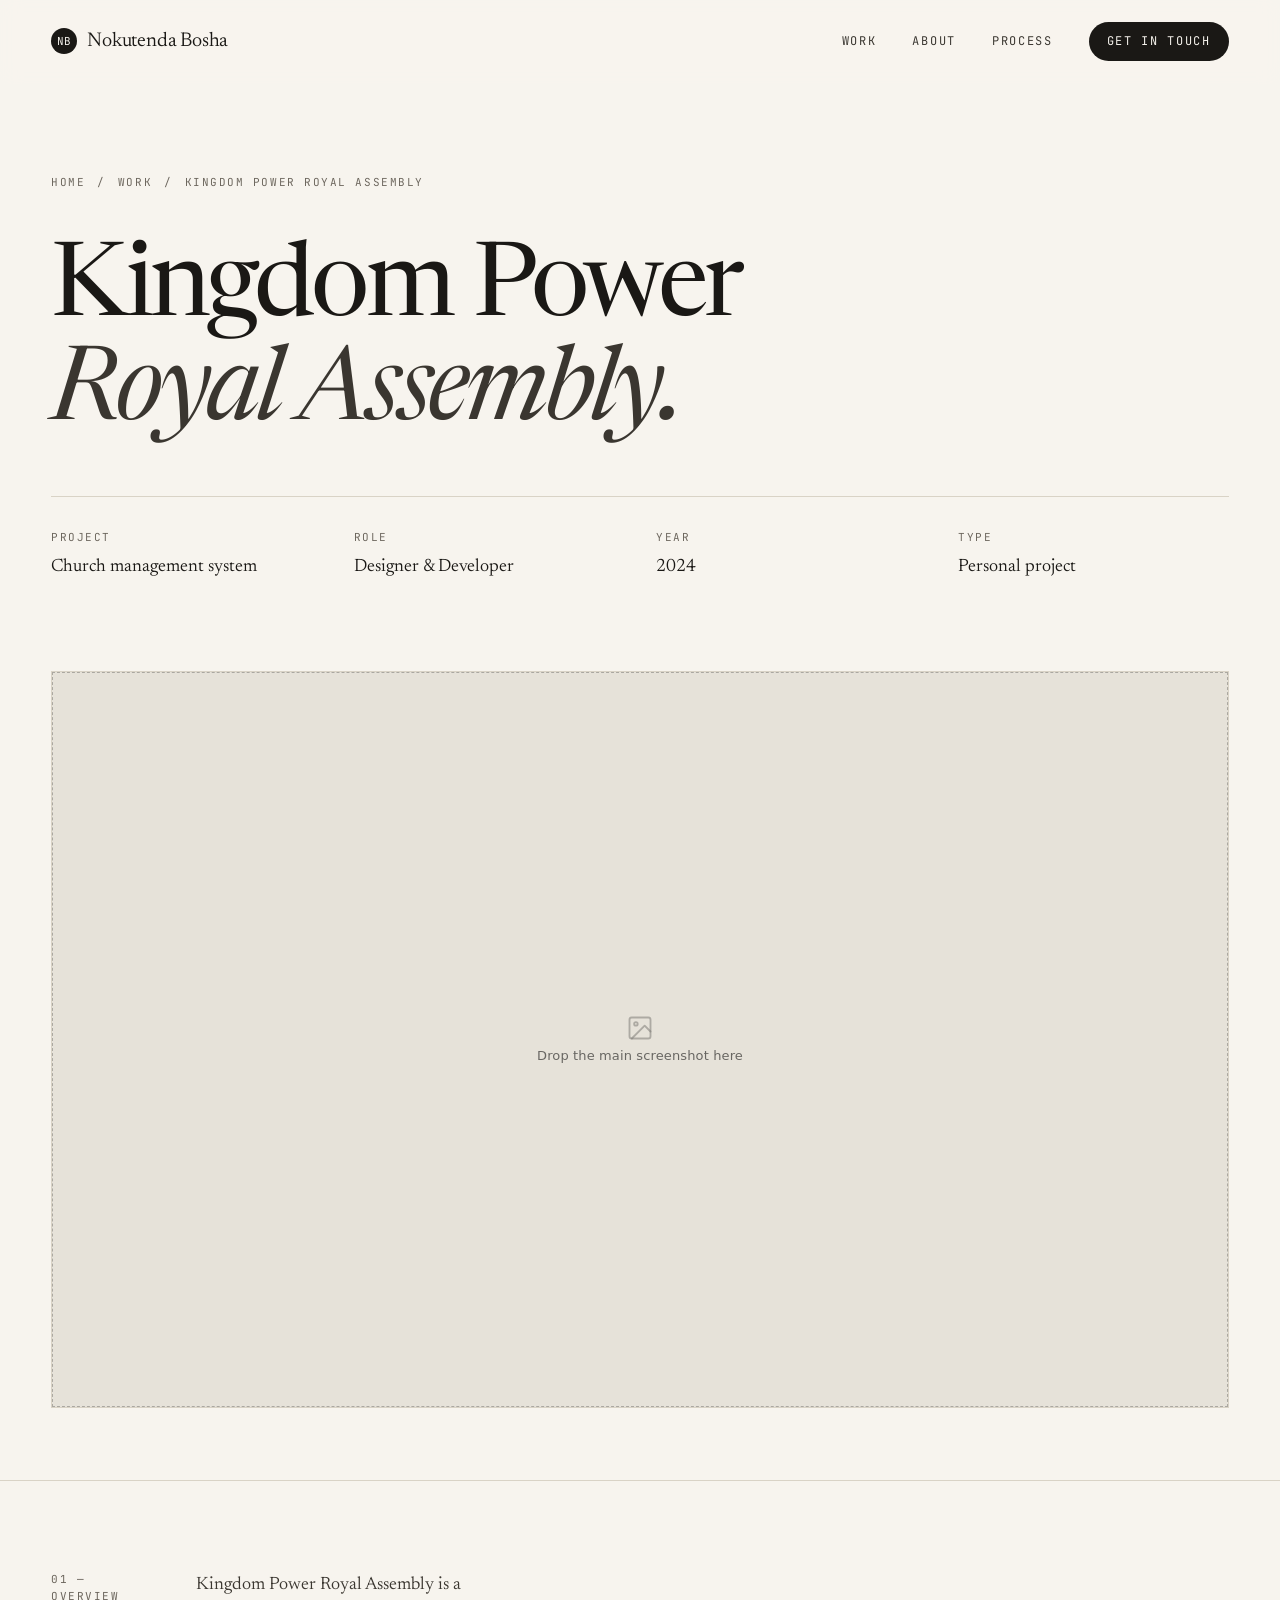
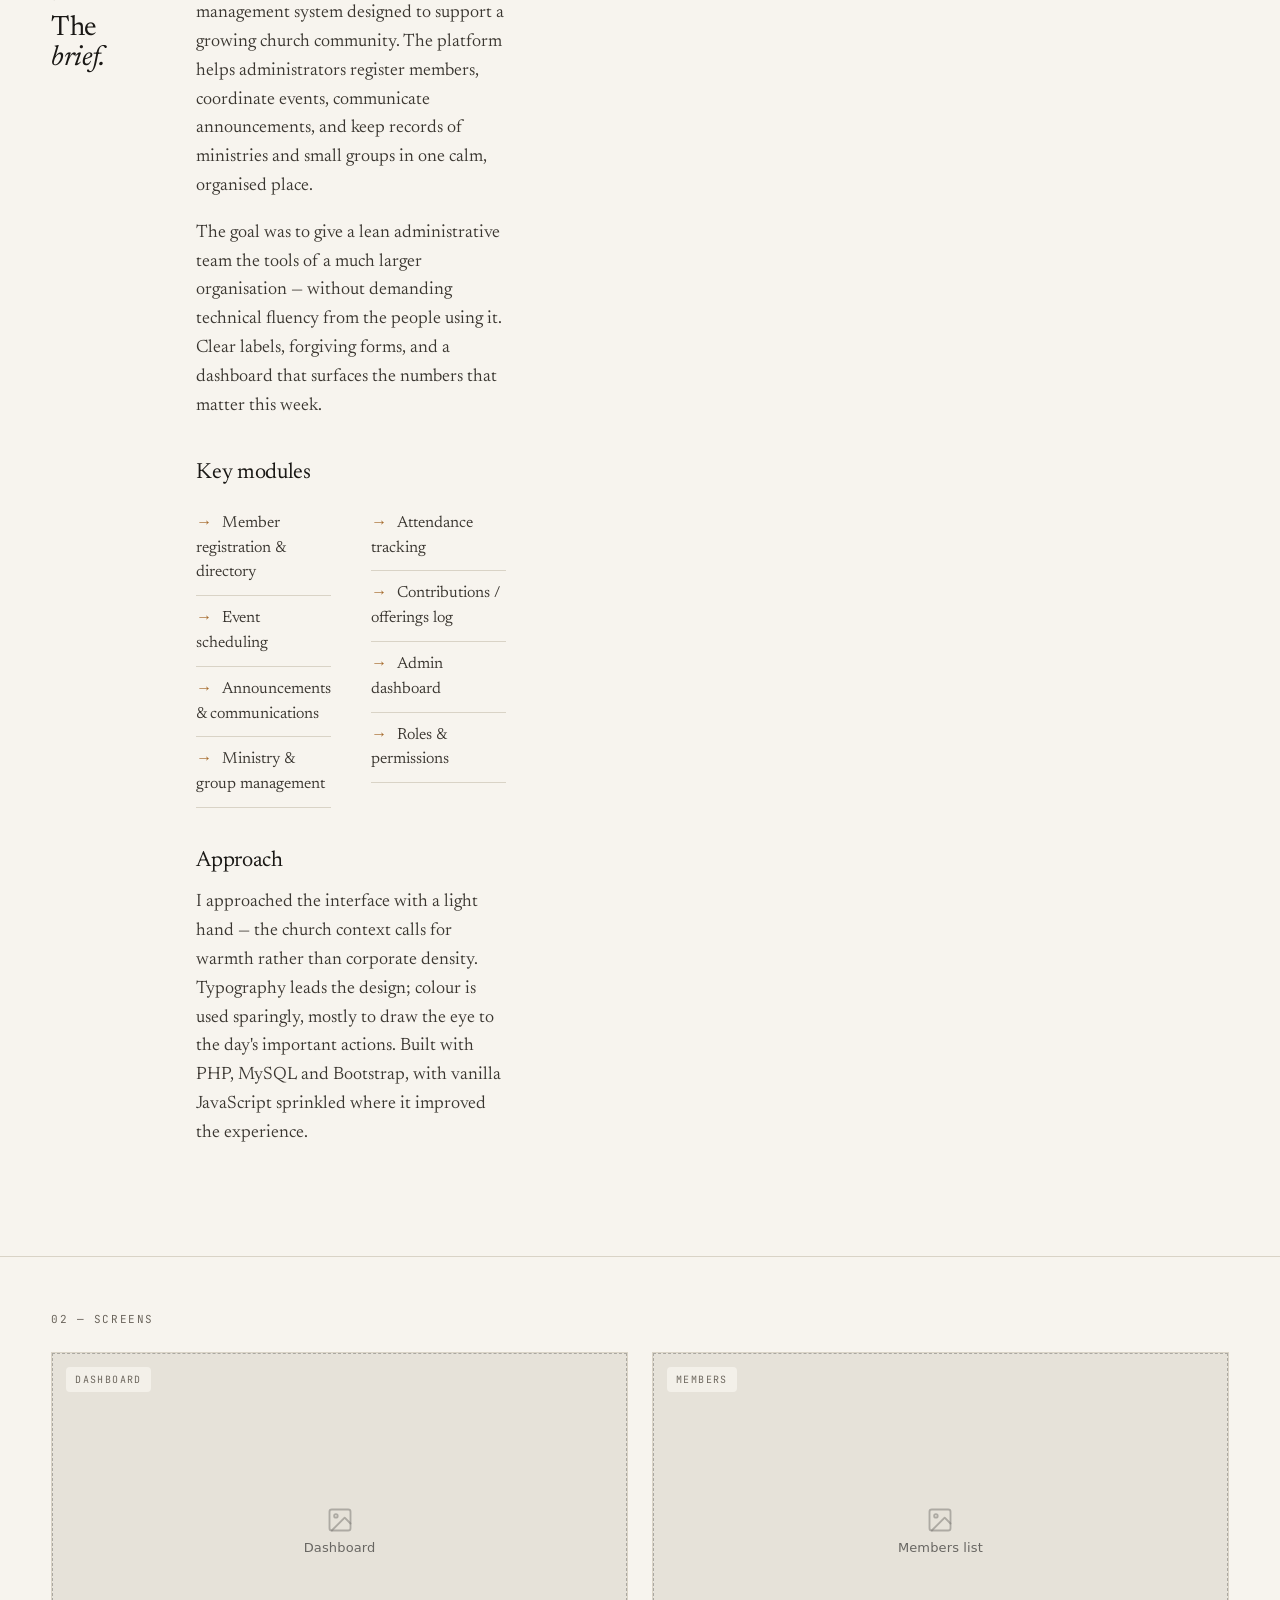
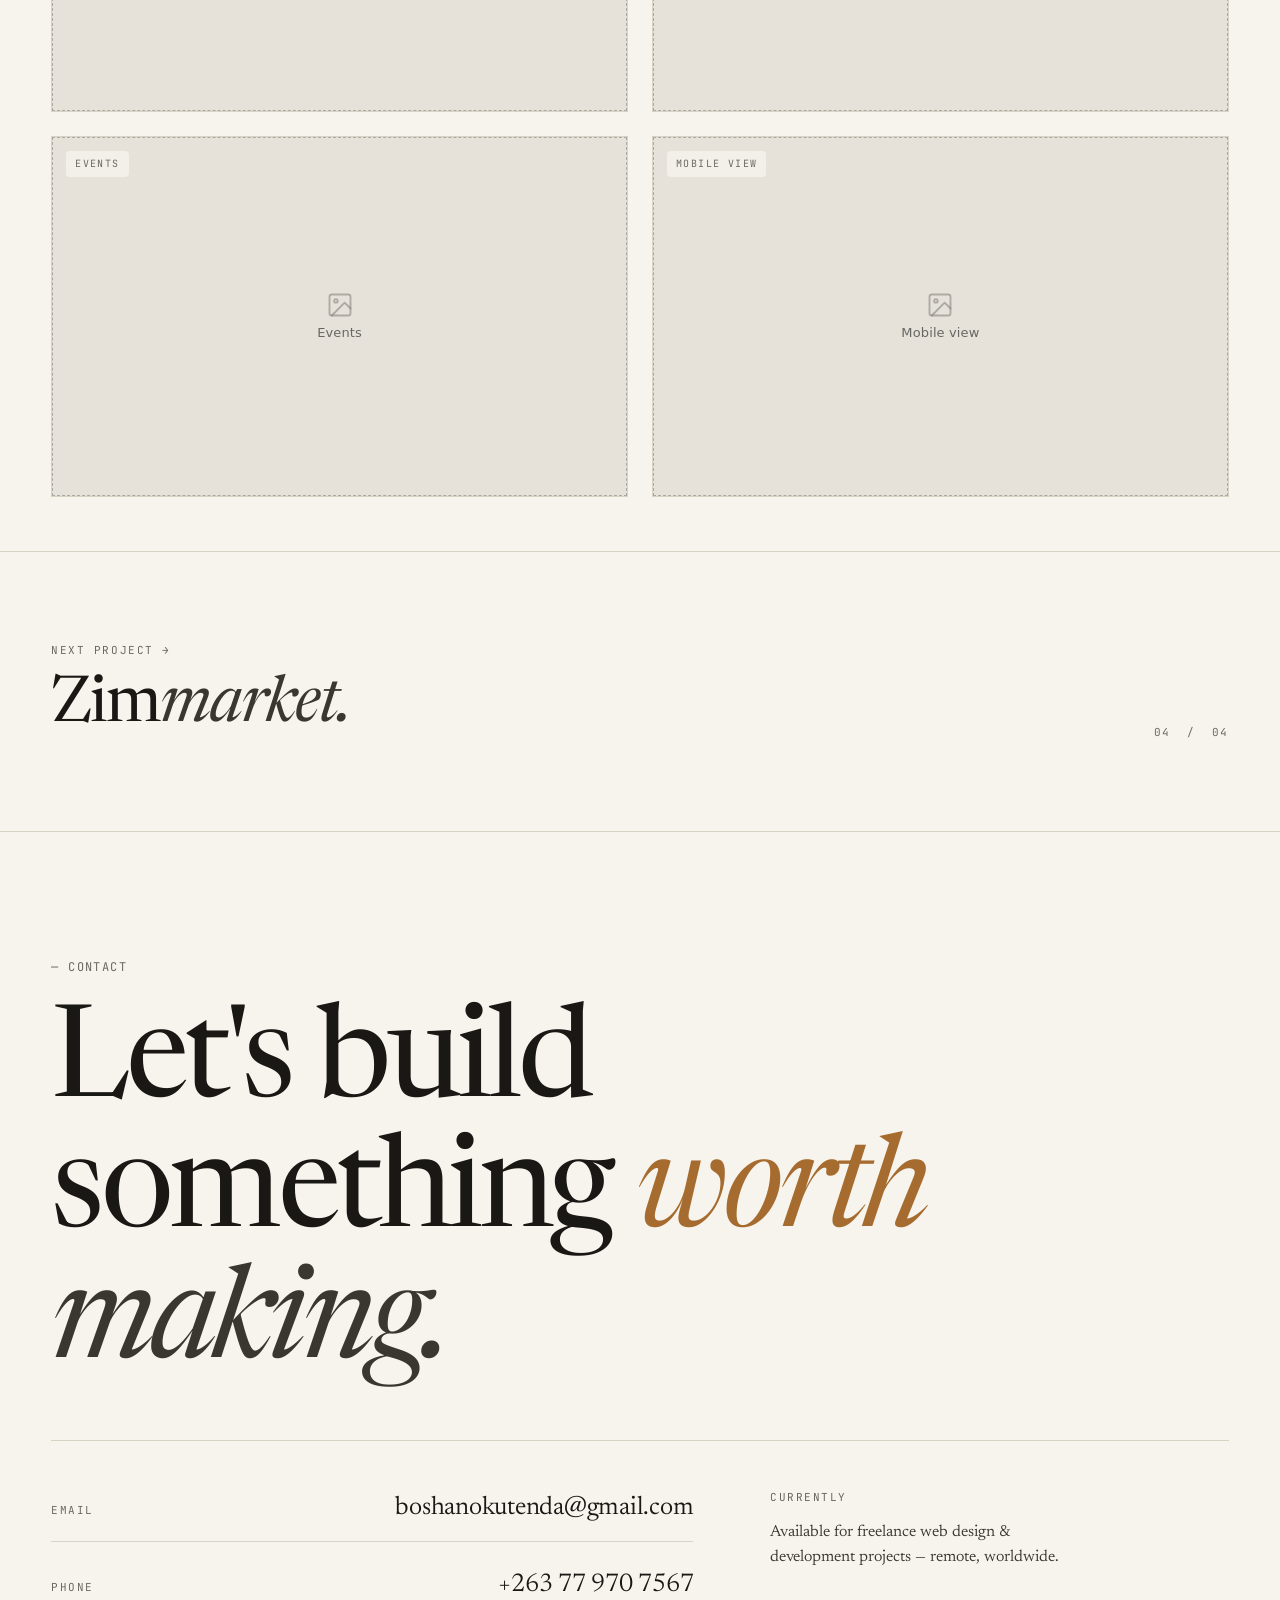
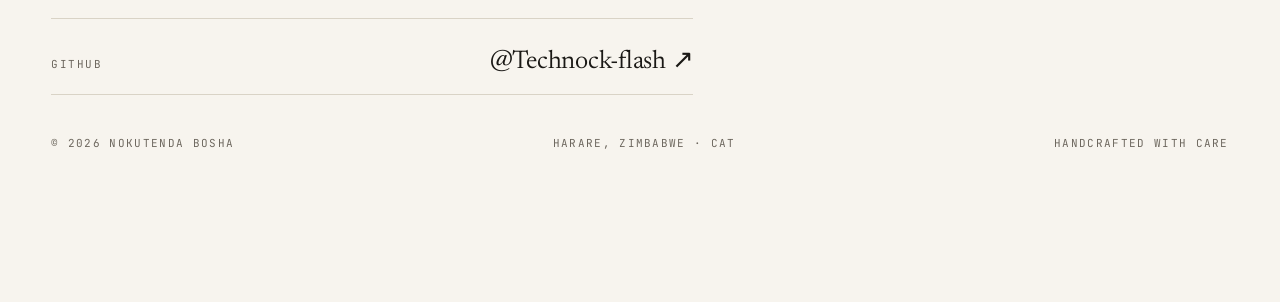
==== projects/kingdom-power.html @ 4f1d418e "Initial commit of portfolio website" ====
<!doctype html>
<html lang="en">
<head>
  <meta charset="UTF-8" />
  <meta name="viewport" content="width=device-width,initial-scale=1" />
  <title>Kingdom Power Royal Assembly — Nokutenda Bosha</title>
  <link rel="preconnect" href="https://fonts.googleapis.com">
  <link rel="preconnect" href="https://fonts.gstatic.com" crossorigin>
  <link href="https://fonts.googleapis.com/css2?family=Newsreader:ital,opsz,wght@0,6..72,300..600;1,6..72,300..600&family=JetBrains+Mono:wght@400;500&display=swap" rel="stylesheet">
  <link rel="stylesheet" href="../styles.css" />
</head>
<body>

  <header class="site-header" id="siteHeader">
    <div class="shell inner">
      <a href="../index.html" class="brand">
        <span class="brand-mark">NB</span>
        <span>Nokutenda Bosha</span>
      </a>
      <nav class="nav">
        <a href="../index.html#work">Work</a>
        <a href="../index.html#about">About</a>
        <a href="../index.html#process">Process</a>
        <a href="../index.html#contact" class="contact-cta">Get in touch</a>
      </nav>
    </div>
  </header>

  <section class="detail-hero">
    <div class="shell">
      <div class="breadcrumb">
        <a href="../index.html">Home</a>
        <span>/</span>
        <a href="../index.html#work">Work</a>
        <span>/</span>
        <span>Kingdom Power Royal Assembly</span>
      </div>

      <h1>Kingdom Power <span class="ital">Royal Assembly.</span></h1>

      <dl class="detail-meta">
        <div><dt>Project</dt><dd>Church management system</dd></div>
        <div><dt>Role</dt><dd>Designer &amp; Developer</dd></div>
        <div><dt>Year</dt><dd>2024</dd></div>
        <div><dt>Type</dt><dd>Personal project</dd></div>
      </dl>
    </div>
  </section>

  <div class="shell">
    <div class="hero-shot">
      <image-slot id="kp-cover" placeholder="Drop the main screenshot here" shape="rect"></image-slot>
    </div>
  </div>

  <section class="detail-body">
    <div class="shell">
      <div style="display:grid;grid-template-columns:1fr 2fr;gap:clamp(40px,6vw,96px);">
        <div>
          <div class="mono" style="margin-bottom:8px;">01 — Overview</div>
          <h3>The <em>brief.</em></h3>
        </div>
        <div class="body-col">
          <p>
            Kingdom Power Royal Assembly is a management system designed to support a growing church community. The platform helps administrators register members, coordinate events, communicate announcements, and keep records of ministries and small groups in one calm, organised place.
          </p>
          <p>
            The goal was to give a lean administrative team the tools of a much larger organisation — without demanding technical fluency from the people using it. Clear labels, forgiving forms, and a dashboard that surfaces the numbers that matter this week.
          </p>

          <h4>Key modules</h4>
          <ul class="features">
            <li>Member registration &amp; directory</li>
            <li>Event scheduling</li>
            <li>Announcements &amp; communications</li>
            <li>Ministry &amp; group management</li>
            <li>Attendance tracking</li>
            <li>Contributions / offerings log</li>
            <li>Admin dashboard</li>
            <li>Roles &amp; permissions</li>
          </ul>

          <h4>Approach</h4>
          <p>
            I approached the interface with a light hand — the church context calls for warmth rather than corporate density. Typography leads the design; colour is used sparingly, mostly to draw the eye to the day's important actions. Built with PHP, MySQL and Bootstrap, with vanilla JavaScript sprinkled where it improved the experience.
          </p>
        </div>
      </div>
    </div>
  </section>

  <section class="gallery">
    <div class="shell">
      <div class="mono" style="margin-bottom:24px;">02 — Screens</div>
      <div class="gallery-grid">
        <div class="slot"><span class="frame-label">Dashboard</span><image-slot id="kp-shot-1" placeholder="Dashboard" shape="rect"></image-slot></div>
        <div class="slot"><span class="frame-label">Members</span><image-slot id="kp-shot-2" placeholder="Members list" shape="rect"></image-slot></div>
        <div class="slot"><span class="frame-label">Events</span><image-slot id="kp-shot-3" placeholder="Events" shape="rect"></image-slot></div>
        <div class="slot"><span class="frame-label">Mobile view</span><image-slot id="kp-shot-4" placeholder="Mobile view" shape="rect"></image-slot></div>
      </div>
    </div>
  </section>

  <section class="next-project">
    <div class="shell" style="display:flex;justify-content:space-between;align-items:end;gap:40px;flex-wrap:wrap;width:100%;">
      <a href="zimmarket.html">
        <div class="lbl">Next project →</div>
        <h3>Zim<span class="ital">market.</span></h3>
      </a>
      <div class="side">04 &nbsp;/&nbsp; 04</div>
    </div>
  </section>

  <section class="contact" style="border-top:1px solid var(--line);">
    <div class="shell">
      <div class="num" style="font-family:var(--mono);font-size:12px;letter-spacing:.12em;text-transform:uppercase;color:var(--ink-3);margin-bottom:24px;">— Contact</div>
      <h2>Let's build<br>something <span class="accent">worth</span><br><span class="ital">making.</span></h2>
      <div class="contact-grid">
        <div class="contact-links">
          <a href="mailto:boshanokutenda@gmail.com"><span class="k">Email</span><span class="v">boshanokutenda@gmail.com</span></a>
          <a href="tel:+263779707567"><span class="k">Phone</span><span class="v">+263 77 970 7567</span></a>
          <a href="https://github.com/Technock-flash" target="_blank" rel="noopener"><span class="k">GitHub</span><span class="v">@Technock-flash ↗</span></a>
        </div>
        <div class="contact-side">
          <span class="label">Currently</span>
          <p>Available for freelance web design &amp; development projects — remote, worldwide.</p>
        </div>
      </div>
      <footer class="site-footer">
        <span>© 2026 Nokutenda Bosha</span>
        <span>Harare, Zimbabwe · CAT</span>
        <span class="rot">Handcrafted with care</span>
      </footer>
    </div>
  </section>

  <script src="../image_slot.js"></script>
  <script>
    const header = document.getElementById('siteHeader');
    window.addEventListener('scroll', () => header.classList.toggle('scrolled', window.scrollY > 8), { passive: true });
  </script>
</body>
</html>
---- styles.css ----
/* ------------------------------------------------------------------
   Nokutenda Bosha — Portfolio
   Minimal editorial · Newsreader + JetBrains Mono
------------------------------------------------------------------ */

:root {
  --paper: #F7F4EE;
  --paper-2: #EFEBE2;
  --ink: #1A1815;
  --ink-2: #3A3630;
  --ink-3: #6B655C;
  --line: #D9D3C6;
  --accent: #A66B2E;         /* warm ochre */
  --accent-soft: #C9A47A;

  --serif: "Newsreader", "Cormorant Garamond", Georgia, serif;
  --mono: "JetBrains Mono", ui-monospace, "SF Mono", Menlo, monospace;

  --pad: clamp(20px, 4vw, 56px);
  --max: 1440px;
}

* { box-sizing: border-box; }

html, body {
  margin: 0;
  padding: 0;
  background: var(--paper);
  color: var(--ink);
  font-family: var(--serif);
  font-optical-sizing: auto;
  font-weight: 380;
  font-size: 18px;
  line-height: 1.55;
  -webkit-font-smoothing: antialiased;
  text-rendering: optimizeLegibility;
}

body {
  overflow-x: hidden;
}

::selection { background: var(--ink); color: var(--paper); }

a { color: inherit; text-decoration: none; }

img { max-width: 100%; display: block; }

/* --- Typography scale ---------------------------------------- */

.mono, .eyebrow, .label {
  font-family: var(--mono);
  font-size: 11px;
  letter-spacing: 0.14em;
  text-transform: uppercase;
  font-weight: 400;
  color: var(--ink-3);
}

h1, h2, h3, h4 {
  font-family: var(--serif);
  font-weight: 400;
  letter-spacing: -0.02em;
  margin: 0;
  line-height: 1.02;
  text-wrap: balance;
}

h1 { font-size: clamp(52px, 9vw, 148px); }
h2 { font-size: clamp(40px, 5.5vw, 88px); }
h3 { font-size: clamp(28px, 3vw, 44px); line-height: 1.1; }
h4 { font-size: clamp(20px, 1.6vw, 26px); line-height: 1.2; }

p { margin: 0 0 1em; text-wrap: pretty; }

em, .italic { font-style: italic; font-family: var(--serif); }

/* --- Layout shells ------------------------------------------- */

.shell {
  max-width: var(--max);
  margin: 0 auto;
  padding-left: var(--pad);
  padding-right: var(--pad);
}

section { padding: clamp(80px, 12vh, 160px) 0; }

.divider {
  height: 1px;
  background: var(--line);
  border: 0;
  margin: 0;
}

/* --- Header --------------------------------------------------- */

.site-header {
  position: sticky;
  top: 0;
  z-index: 40;
  background: color-mix(in oklab, var(--paper) 88%, transparent);
  backdrop-filter: saturate(140%) blur(10px);
  -webkit-backdrop-filter: saturate(140%) blur(10px);
  border-bottom: 1px solid transparent;
  transition: border-color 200ms ease;
}
.site-header.scrolled { border-bottom-color: var(--line); }

.site-header .inner {
  display: flex;
  align-items: center;
  justify-content: space-between;
  padding-top: 22px;
  padding-bottom: 22px;
}

.brand {
  font-family: var(--serif);
  font-size: 20px;
  letter-spacing: -0.01em;
  display: inline-flex;
  align-items: center;
  gap: 10px;
}
.brand-mark {
  width: 26px; height: 26px;
  border-radius: 50%;
  background: var(--ink);
  color: var(--paper);
  font-family: var(--mono);
  font-size: 11px;
  display: inline-flex;
  align-items: center;
  justify-content: center;
  letter-spacing: 0;
}

.nav {
  display: flex;
  gap: 36px;
  align-items: center;
}
.nav a {
  font-family: var(--mono);
  font-size: 12px;
  letter-spacing: 0.14em;
  text-transform: uppercase;
  color: var(--ink-2);
  position: relative;
  padding: 6px 0;
}
.nav a::after {
  content: "";
  position: absolute;
  left: 0; right: 100%;
  bottom: 2px;
  height: 1px;
  background: var(--ink);
  transition: right 240ms ease;
}
.nav a:hover::after { right: 0; }

.nav .contact-cta {
  background: var(--ink);
  color: var(--paper);
  padding: 10px 18px;
  border-radius: 999px;
}
.nav .contact-cta::after { display: none; }
.nav .contact-cta:hover { background: var(--accent); }

/* --- Availability pill --------------------------------------- */

.avail {
  display: inline-flex;
  align-items: center;
  gap: 10px;
  font-family: var(--mono);
  font-size: 11px;
  letter-spacing: 0.14em;
  text-transform: uppercase;
  color: var(--ink-2);
  padding: 8px 14px;
  border: 1px solid var(--line);
  border-radius: 999px;
  background: var(--paper);
}
.avail .dot {
  width: 8px; height: 8px;
  border-radius: 50%;
  background: #2E9A5A;
  box-shadow: 0 0 0 3px color-mix(in oklab, #2E9A5A 25%, transparent);
  animation: pulse 2.4s ease-in-out infinite;
}
@keyframes pulse {
  0%, 100% { box-shadow: 0 0 0 3px color-mix(in oklab, #2E9A5A 25%, transparent); }
  50% { box-shadow: 0 0 0 6px color-mix(in oklab, #2E9A5A 10%, transparent); }
}

/* --- Hero ---------------------------------------------------- */

.hero {
  padding-top: clamp(60px, 10vh, 120px);
  padding-bottom: clamp(60px, 10vh, 120px);
}

.hero-eyebrow {
  display: flex;
  justify-content: space-between;
  align-items: center;
  margin-bottom: clamp(40px, 8vh, 96px);
  gap: 20px;
  flex-wrap: wrap;
}

.hero-title {
  max-width: 20ch;
  letter-spacing: -0.035em;
}
.hero-title .ital {
  font-style: italic;
  font-family: var(--serif);
  color: var(--ink-2);
}
.hero-title .amp {
  font-style: italic;
  color: var(--accent);
  font-family: var(--serif);
}

.hero-lower {
  margin-top: clamp(56px, 10vh, 120px);
  display: grid;
  grid-template-columns: 1fr 1fr;
  gap: 40px;
  align-items: end;
}
.hero-lower .lede {
  max-width: 44ch;
  font-size: clamp(19px, 1.4vw, 22px);
  color: var(--ink-2);
  line-height: 1.5;
}
.hero-lower .meta {
  display: flex;
  flex-direction: column;
  gap: 6px;
  font-family: var(--mono);
  font-size: 12px;
  color: var(--ink-3);
  text-transform: uppercase;
  letter-spacing: 0.1em;
}
.hero-lower .meta strong {
  color: var(--ink);
  font-weight: 400;
}

@media (max-width: 720px) {
  .hero-lower { grid-template-columns: 1fr; gap: 32px; align-items: start; }
}

/* --- Section header ------------------------------------------ */

.section-head {
  display: grid;
  grid-template-columns: 1fr auto;
  align-items: end;
  gap: 20px;
  padding-bottom: 56px;
  border-bottom: 1px solid var(--line);
  margin-bottom: 56px;
}
.section-head .num {
  font-family: var(--mono);
  font-size: 12px;
  color: var(--ink-3);
  letter-spacing: 0.12em;
  text-transform: uppercase;
}
.section-head h2 {
  margin-top: 12px;
}
.section-head .aside {
  font-family: var(--mono);
  font-size: 12px;
  color: var(--ink-3);
  letter-spacing: 0.12em;
  text-transform: uppercase;
  text-align: right;
}

/* --- Work ---------------------------------------------------- */

.projects {
  display: flex;
  flex-direction: column;
  gap: 0;
}

.project {
  display: grid;
  grid-template-columns: 1fr 1.2fr;
  gap: clamp(32px, 6vw, 96px);
  padding: clamp(48px, 8vh, 96px) 0;
  border-bottom: 1px solid var(--line);
  align-items: center;
}
.project:last-child { border-bottom: none; }
.project.reverse { grid-template-columns: 1.2fr 1fr; }
.project.reverse .project-media { order: -1; }

.project-info { max-width: 44ch; }
.project-info .idx {
  font-family: var(--mono);
  font-size: 11px;
  color: var(--ink-3);
  letter-spacing: 0.14em;
  text-transform: uppercase;
  display: flex;
  gap: 24px;
  margin-bottom: 18px;
}
.project-info h3 {
  font-size: clamp(38px, 4vw, 60px);
  letter-spacing: -0.025em;
  margin-bottom: 20px;
}
.project-info h3 .ital {
  font-style: italic;
  color: var(--ink-2);
}
.project-info .summary {
  color: var(--ink-2);
  font-size: 17px;
  line-height: 1.55;
  margin-bottom: 28px;
}
.project-info .stack {
  display: flex;
  flex-wrap: wrap;
  gap: 6px 8px;
  margin-bottom: 28px;
}
.project-info .stack span {
  font-family: var(--mono);
  font-size: 10.5px;
  letter-spacing: 0.08em;
  text-transform: uppercase;
  color: var(--ink-2);
  border: 1px solid var(--line);
  padding: 6px 10px;
  border-radius: 999px;
}
.project-info .actions {
  display: flex;
  gap: 20px;
  align-items: center;
  flex-wrap: wrap;
}

.arrow-link {
  display: inline-flex;
  align-items: center;
  gap: 10px;
  font-family: var(--mono);
  font-size: 12px;
  letter-spacing: 0.14em;
  text-transform: uppercase;
  color: var(--ink);
  border-bottom: 1px solid var(--ink);
  padding-bottom: 4px;
  transition: gap 200ms ease, color 200ms ease;
}
.arrow-link:hover { gap: 14px; color: var(--accent); border-bottom-color: var(--accent); }
.arrow-link .a {
  display: inline-block;
  transition: transform 200ms ease;
}
.arrow-link:hover .a { transform: translateX(2px); }

.project-media {
  position: relative;
  aspect-ratio: 4 / 3;
  background: var(--paper-2);
  border: 1px solid var(--line);
  overflow: hidden;
}
.project-media image-slot {
  width: 100%;
  height: 100%;
  display: block;
}
.project-media .frame-label {
  position: absolute;
  top: 14px;
  left: 14px;
  font-family: var(--mono);
  font-size: 10px;
  letter-spacing: 0.14em;
  text-transform: uppercase;
  color: var(--ink-3);
  background: color-mix(in oklab, var(--paper) 80%, transparent);
  padding: 5px 9px;
  border-radius: 4px;
  z-index: 2;
  pointer-events: none;
}

@media (max-width: 900px) {
  .project, .project.reverse {
    grid-template-columns: 1fr;
    gap: 32px;
  }
  .project.reverse .project-media { order: 0; }
}

/* --- About --------------------------------------------------- */

.about {
  background: var(--paper);
}
.about-grid {
  display: grid;
  grid-template-columns: 1fr 1.4fr;
  gap: clamp(40px, 6vw, 96px);
  align-items: start;
}
.about-portrait {
  aspect-ratio: 4 / 5;
  background: var(--paper-2);
  border: 1px solid var(--line);
  position: relative;
}
.about-portrait image-slot {
  width: 100%; height: 100%; display: block;
}
.about-portrait .cap {
  position: absolute;
  bottom: -30px;
  left: 0;
  font-family: var(--mono);
  font-size: 11px;
  color: var(--ink-3);
  letter-spacing: 0.1em;
  text-transform: uppercase;
}
.about-body h2 {
  margin-bottom: 32px;
  max-width: 14ch;
}
.about-body p {
  font-size: clamp(19px, 1.4vw, 22px);
  color: var(--ink-2);
  max-width: 44ch;
  line-height: 1.55;
}
.about-facts {
  margin-top: 48px;
  display: grid;
  grid-template-columns: repeat(2, 1fr);
  gap: 32px 40px;
  padding-top: 32px;
  border-top: 1px solid var(--line);
}
.about-facts dt {
  font-family: var(--mono);
  font-size: 11px;
  letter-spacing: 0.14em;
  text-transform: uppercase;
  color: var(--ink-3);
  margin-bottom: 6px;
}
.about-facts dd {
  margin: 0;
  font-size: 18px;
  color: var(--ink);
}
.about-facts dd .sub {
  display: block;
  color: var(--ink-3);
  font-size: 14px;
  margin-top: 2px;
}

@media (max-width: 900px) {
  .about-grid { grid-template-columns: 1fr; }
  .about-portrait { max-width: 340px; }
}

/* --- Skills -------------------------------------------------- */

.skills-grid {
  display: grid;
  grid-template-columns: repeat(4, 1fr);
  gap: 40px 32px;
}
.skill-col h4 {
  font-size: 22px;
  letter-spacing: -0.01em;
  margin-bottom: 20px;
  padding-bottom: 14px;
  border-bottom: 1px solid var(--line);
}
.skill-col h4 .num {
  font-family: var(--mono);
  font-size: 10px;
  color: var(--ink-3);
  letter-spacing: 0.14em;
  margin-right: 10px;
  vertical-align: 3px;
}
.skill-col ul {
  list-style: none;
  padding: 0;
  margin: 0;
  display: flex;
  flex-direction: column;
  gap: 8px;
}
.skill-col li {
  font-size: 16.5px;
  color: var(--ink-2);
  display: flex;
  justify-content: space-between;
  align-items: baseline;
}
.skill-col li::after {
  content: "";
  flex: 1;
  height: 1px;
  background: var(--line);
  margin: 0 10px;
  transform: translateY(-3px);
  opacity: 0.6;
}
.skill-col li span {
  font-family: var(--mono);
  font-size: 10px;
  color: var(--ink-3);
  letter-spacing: 0.1em;
}

@media (max-width: 900px) { .skills-grid { grid-template-columns: repeat(2, 1fr); } }
@media (max-width: 520px) { .skills-grid { grid-template-columns: 1fr; } }

/* --- Process ------------------------------------------------- */

.process-grid {
  display: grid;
  grid-template-columns: repeat(4, 1fr);
  gap: 40px 32px;
}
.step {
  border-top: 1px solid var(--ink);
  padding-top: 20px;
}
.step .n {
  font-family: var(--mono);
  font-size: 11px;
  letter-spacing: 0.14em;
  color: var(--ink-3);
  margin-bottom: 24px;
}
.step h4 {
  font-size: 28px;
  margin-bottom: 14px;
  letter-spacing: -0.02em;
}
.step h4 em { color: var(--accent); }
.step p {
  color: var(--ink-2);
  font-size: 16px;
  line-height: 1.55;
}

@media (max-width: 900px) { .process-grid { grid-template-columns: repeat(2, 1fr); } }
@media (max-width: 520px) { .process-grid { grid-template-columns: 1fr; } }

/* --- Testimonial --------------------------------------------- */

.testimonial {
  background: var(--paper);
}
.quote-card {
  max-width: 32ch;
  margin: 0 auto;
  text-align: center;
}
.quote-card .mark {
  font-family: var(--serif);
  font-style: italic;
  font-size: 120px;
  line-height: 0.6;
  color: var(--accent);
  display: inline-block;
  margin-bottom: 20px;
}
.quote-card blockquote {
  font-family: var(--serif);
  font-style: italic;
  font-size: clamp(28px, 3.4vw, 42px);
  line-height: 1.2;
  letter-spacing: -0.015em;
  color: var(--ink);
  margin: 0 0 32px;
}
.quote-card cite {
  font-style: normal;
  font-family: var(--mono);
  font-size: 11px;
  letter-spacing: 0.14em;
  text-transform: uppercase;
  color: var(--ink-3);
}
.quote-card .placeholder-note {
  margin-top: 40px;
  font-family: var(--mono);
  font-size: 10px;
  color: var(--ink-3);
  letter-spacing: 0.1em;
  text-transform: uppercase;
  opacity: 0.6;
}

/* --- Contact / Footer ---------------------------------------- */

.contact {
  padding-top: clamp(80px, 14vh, 200px);
  padding-bottom: clamp(60px, 10vh, 120px);
  border-top: 1px solid var(--line);
}
.contact h2 {
  font-size: clamp(56px, 10vw, 160px);
  letter-spacing: -0.035em;
  margin-bottom: 48px;
  max-width: 12ch;
}
.contact h2 .ital {
  font-style: italic;
  color: var(--ink-2);
}
.contact h2 .accent { color: var(--accent); font-style: italic; }

.contact-grid {
  display: grid;
  grid-template-columns: 1.4fr 1fr;
  gap: clamp(40px, 6vw, 96px);
  padding-top: 48px;
  border-top: 1px solid var(--line);
}
.contact-links {
  display: flex;
  flex-direction: column;
  gap: 24px;
}
.contact-links a {
  display: flex;
  justify-content: space-between;
  align-items: baseline;
  border-bottom: 1px solid var(--line);
  padding-bottom: 12px;
  gap: 20px;
  transition: color 200ms ease, border-color 200ms ease;
}
.contact-links a:hover { color: var(--accent); border-bottom-color: var(--accent); }
.contact-links a .k {
  font-family: var(--mono);
  font-size: 11px;
  letter-spacing: 0.14em;
  text-transform: uppercase;
  color: var(--ink-3);
}
.contact-links a .v {
  font-family: var(--serif);
  font-size: clamp(20px, 2vw, 28px);
  letter-spacing: -0.01em;
}
.contact-side {
  font-size: 16px;
  color: var(--ink-2);
  line-height: 1.55;
  max-width: 34ch;
}
.contact-side .label { margin-bottom: 14px; display: block; }

.site-footer {
  padding: 40px 0 60px;
  display: flex;
  justify-content: space-between;
  align-items: center;
  gap: 20px;
  flex-wrap: wrap;
  font-family: var(--mono);
  font-size: 11px;
  letter-spacing: 0.12em;
  text-transform: uppercase;
  color: var(--ink-3);
}
.site-footer .rot {
  display: inline-flex;
  align-items: center;
  gap: 8px;
}

@media (max-width: 720px) {
  .contact-grid { grid-template-columns: 1fr; }
}

/* --- Detail page --------------------------------------------- */

.detail-hero {
  padding-top: clamp(60px, 10vh, 120px);
  padding-bottom: clamp(48px, 8vh, 96px);
}
.detail-hero .breadcrumb {
  font-family: var(--mono);
  font-size: 11px;
  letter-spacing: 0.14em;
  text-transform: uppercase;
  color: var(--ink-3);
  margin-bottom: 48px;
  display: flex;
  gap: 12px;
  align-items: center;
}
.detail-hero .breadcrumb a { color: var(--ink-3); }
.detail-hero .breadcrumb a:hover { color: var(--ink); }
.detail-hero h1 {
  font-size: clamp(52px, 8vw, 128px);
  letter-spacing: -0.035em;
  max-width: 14ch;
  margin-bottom: 48px;
}
.detail-hero h1 .ital { font-style: italic; color: var(--ink-2); }

.detail-meta {
  display: grid;
  grid-template-columns: repeat(4, 1fr);
  gap: 32px;
  padding-top: 32px;
  border-top: 1px solid var(--line);
}
.detail-meta dt {
  font-family: var(--mono);
  font-size: 11px;
  letter-spacing: 0.14em;
  text-transform: uppercase;
  color: var(--ink-3);
  margin-bottom: 8px;
}
.detail-meta dd {
  margin: 0;
  font-size: 18px;
  color: var(--ink);
}
.detail-meta dd a { border-bottom: 1px solid var(--line); padding-bottom: 2px; }
.detail-meta dd a:hover { color: var(--accent); border-bottom-color: var(--accent); }

@media (max-width: 720px) { .detail-meta { grid-template-columns: repeat(2, 1fr); } }

.hero-shot {
  aspect-ratio: 16 / 10;
  background: var(--paper-2);
  border: 1px solid var(--line);
  margin-bottom: clamp(60px, 8vh, 96px);
  position: relative;
}
.hero-shot image-slot { width: 100%; height: 100%; display: block; }

.detail-body {
  display: grid;
  grid-template-columns: 1fr 2fr;
  gap: clamp(40px, 6vw, 96px);
  padding: clamp(60px, 10vh, 120px) 0;
  border-top: 1px solid var(--line);
}
.detail-body h3 {
  font-size: 28px;
  letter-spacing: -0.02em;
  margin-bottom: 4px;
}
.detail-body .body-col p {
  font-size: clamp(18px, 1.3vw, 21px);
  color: var(--ink-2);
  line-height: 1.6;
  max-width: 58ch;
}
.detail-body .body-col p + p { margin-top: 1em; }
.detail-body h4 {
  font-size: 22px;
  margin-top: 40px;
  margin-bottom: 14px;
  letter-spacing: -0.015em;
}
.detail-body ul.features {
  list-style: none;
  padding: 0;
  margin: 0;
  columns: 2;
  column-gap: 40px;
}
.detail-body ul.features li {
  padding: 10px 0;
  border-bottom: 1px solid var(--line);
  font-size: 16px;
  color: var(--ink-2);
  break-inside: avoid;
}
.detail-body ul.features li::before {
  content: "→";
  color: var(--accent);
  margin-right: 10px;
}

@media (max-width: 900px) {
  .detail-body { grid-template-columns: 1fr; }
  .detail-body ul.features { columns: 1; }
}

.gallery {
  padding: clamp(40px, 6vh, 80px) 0;
  border-top: 1px solid var(--line);
}
.gallery-grid {
  display: grid;
  grid-template-columns: 1fr 1fr;
  gap: 24px;
}
.gallery-grid .slot {
  aspect-ratio: 16 / 10;
  background: var(--paper-2);
  border: 1px solid var(--line);
  position: relative;
}
.gallery-grid .slot image-slot { width: 100%; height: 100%; display: block; }
.gallery-grid .slot .frame-label {
  position: absolute;
  top: 14px; left: 14px;
  font-family: var(--mono);
  font-size: 10px;
  letter-spacing: 0.14em;
  text-transform: uppercase;
  color: var(--ink-3);
  background: color-mix(in oklab, var(--paper) 80%, transparent);
  padding: 5px 9px;
  border-radius: 4px;
  z-index: 2;
  pointer-events: none;
}
@media (max-width: 720px) { .gallery-grid { grid-template-columns: 1fr; } }

.next-project {
  padding: clamp(60px, 10vh, 120px) 0;
  border-top: 1px solid var(--line);
  display: flex;
  justify-content: space-between;
  align-items: end;
  gap: 40px;
  flex-wrap: wrap;
}
.next-project .lbl {
  font-family: var(--mono);
  font-size: 11px;
  letter-spacing: 0.14em;
  text-transform: uppercase;
  color: var(--ink-3);
  margin-bottom: 12px;
}
.next-project h3 {
  font-size: clamp(40px, 5vw, 72px);
  letter-spacing: -0.03em;
}
.next-project h3 .ital { font-style: italic; color: var(--ink-2); }
.next-project a:hover h3 { color: var(--accent); }
.next-project a:hover h3 .ital { color: var(--accent-soft); }
.next-project .side {
  font-family: var(--mono);
  font-size: 11px;
  color: var(--ink-3);
  letter-spacing: 0.12em;
  text-transform: uppercase;
}

/* --- Marquee ------------------------------------------------- */

.marquee {
  overflow: hidden;
  border-top: 1px solid var(--line);
  border-bottom: 1px solid var(--line);
  padding: 22px 0;
  background: var(--paper);
}
.marquee-track {
  display: inline-flex;
  gap: 60px;
  white-space: nowrap;
  animation: scroll 45s linear infinite;
  font-family: var(--serif);
  font-style: italic;
  font-size: clamp(28px, 4vw, 56px);
  color: var(--ink);
  letter-spacing: -0.02em;
}
.marquee-track .dot {
  color: var(--accent);
  font-style: normal;
  transform: translateY(-4px);
  display: inline-block;
}
@keyframes scroll {
  from { transform: translateX(0); }
  to   { transform: translateX(-50%); }
}

/* --- Utility ------------------------------------------------- */

.reveal {
  opacity: 0;
  transform: translateY(20px);
  transition: opacity 700ms cubic-bezier(.2,.7,.2,1), transform 700ms cubic-bezier(.2,.7,.2,1);
}
.reveal.in { opacity: 1; transform: none; }

@media (prefers-reduced-motion: reduce) {
  .reveal { opacity: 1; transform: none; transition: none; }
  .marquee-track { animation: none; }
  .avail .dot { animation: none; }
}
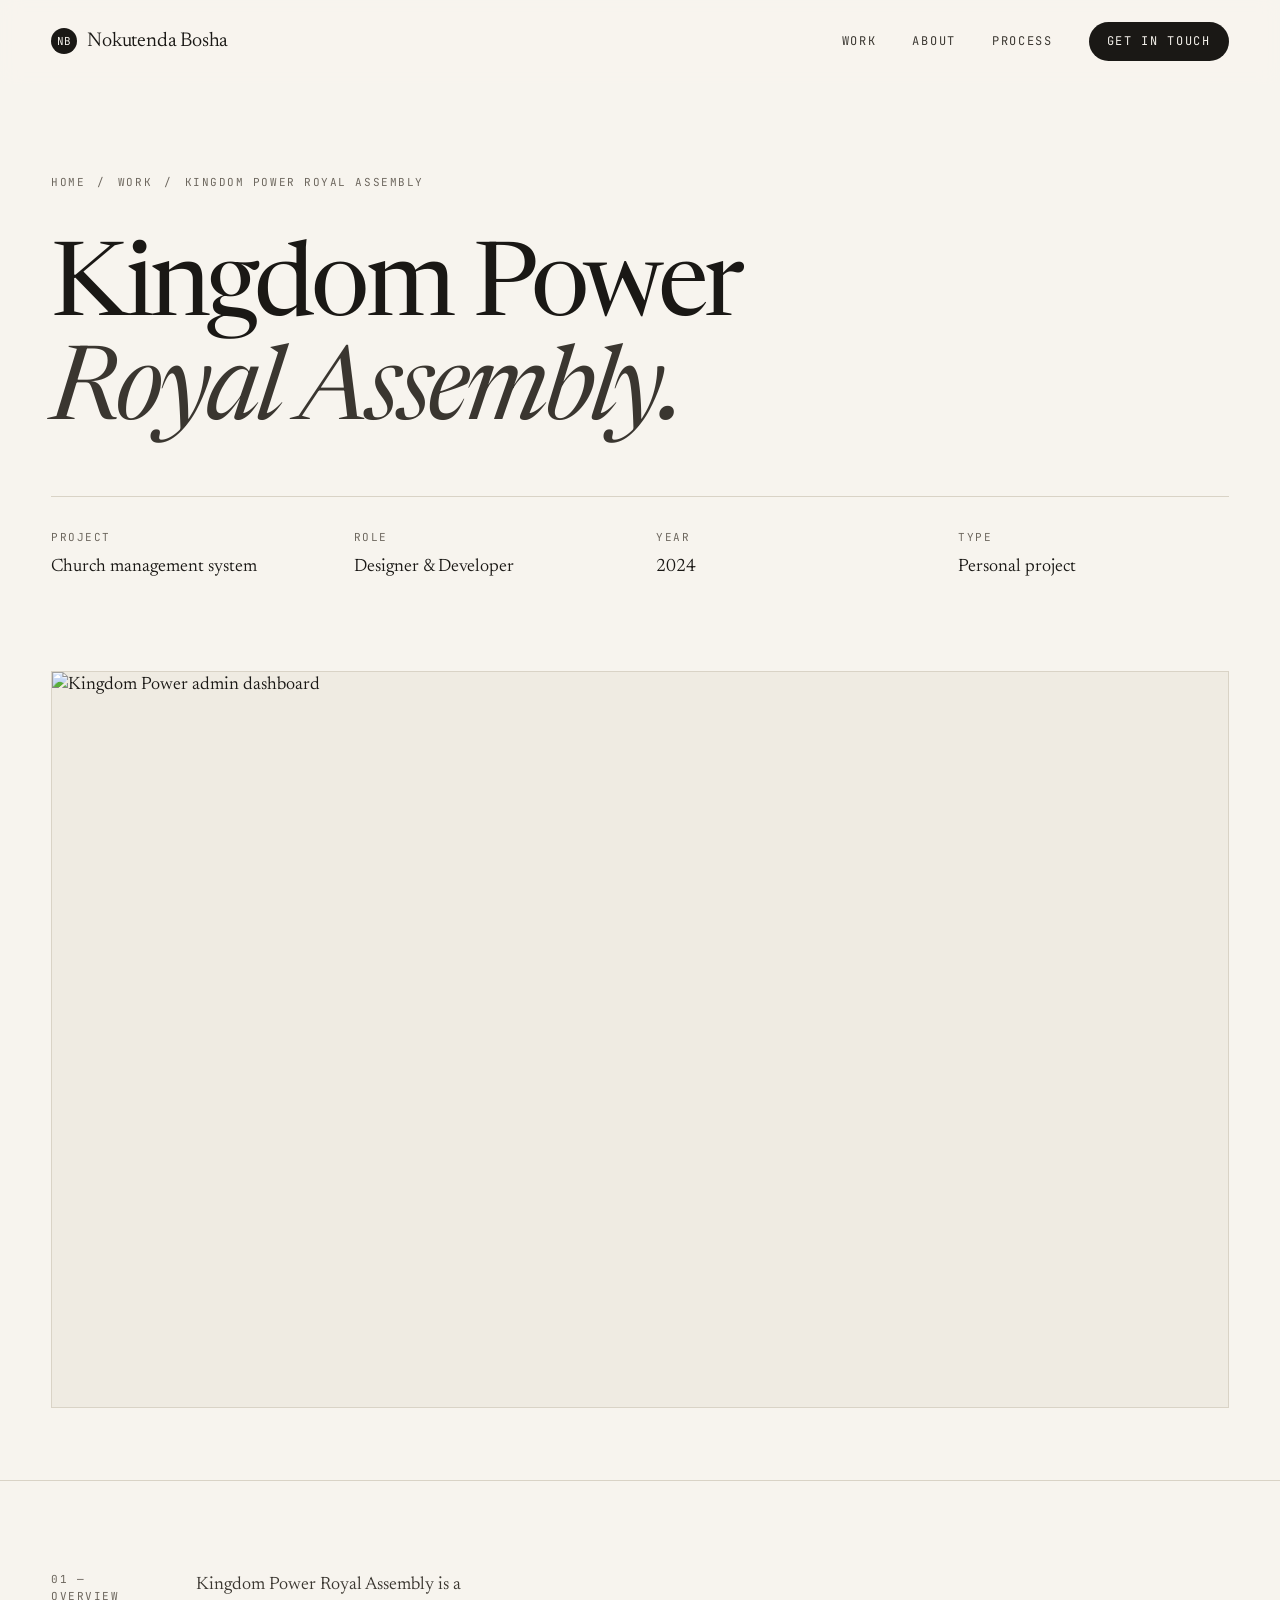
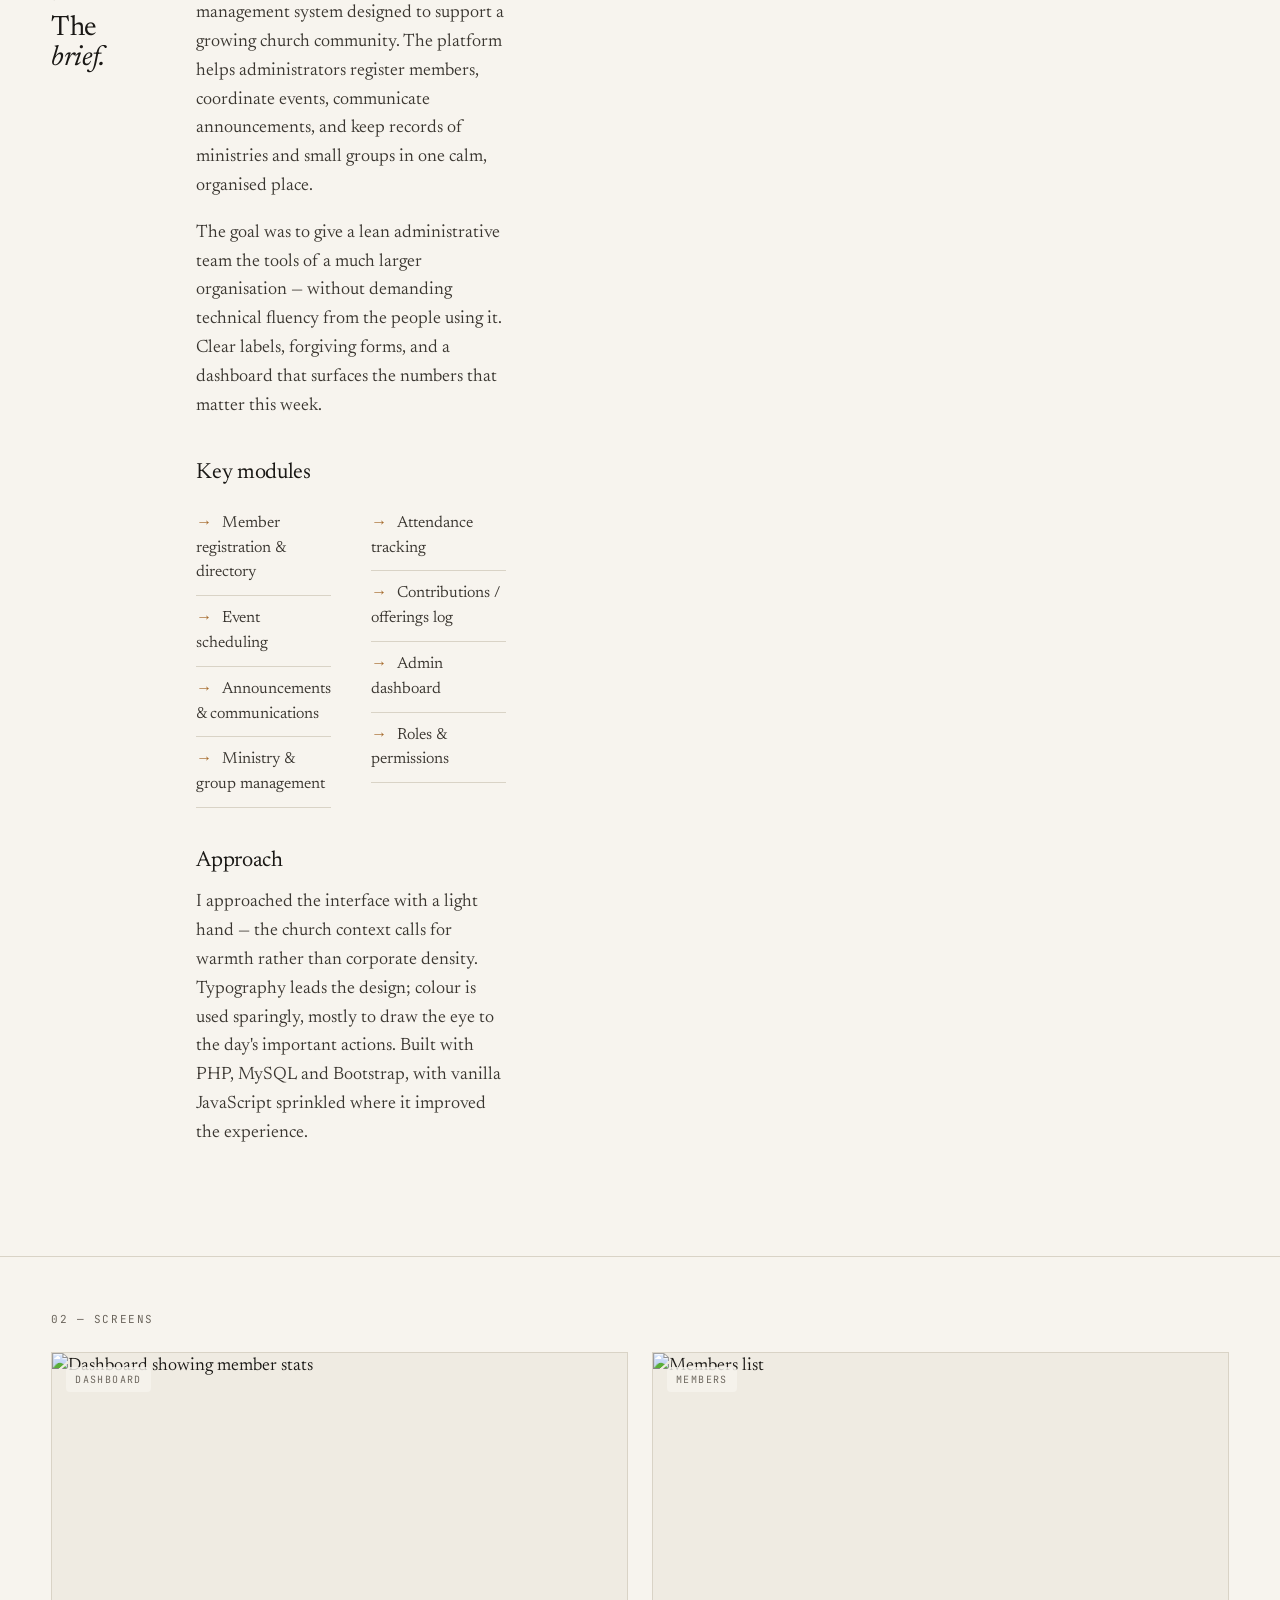
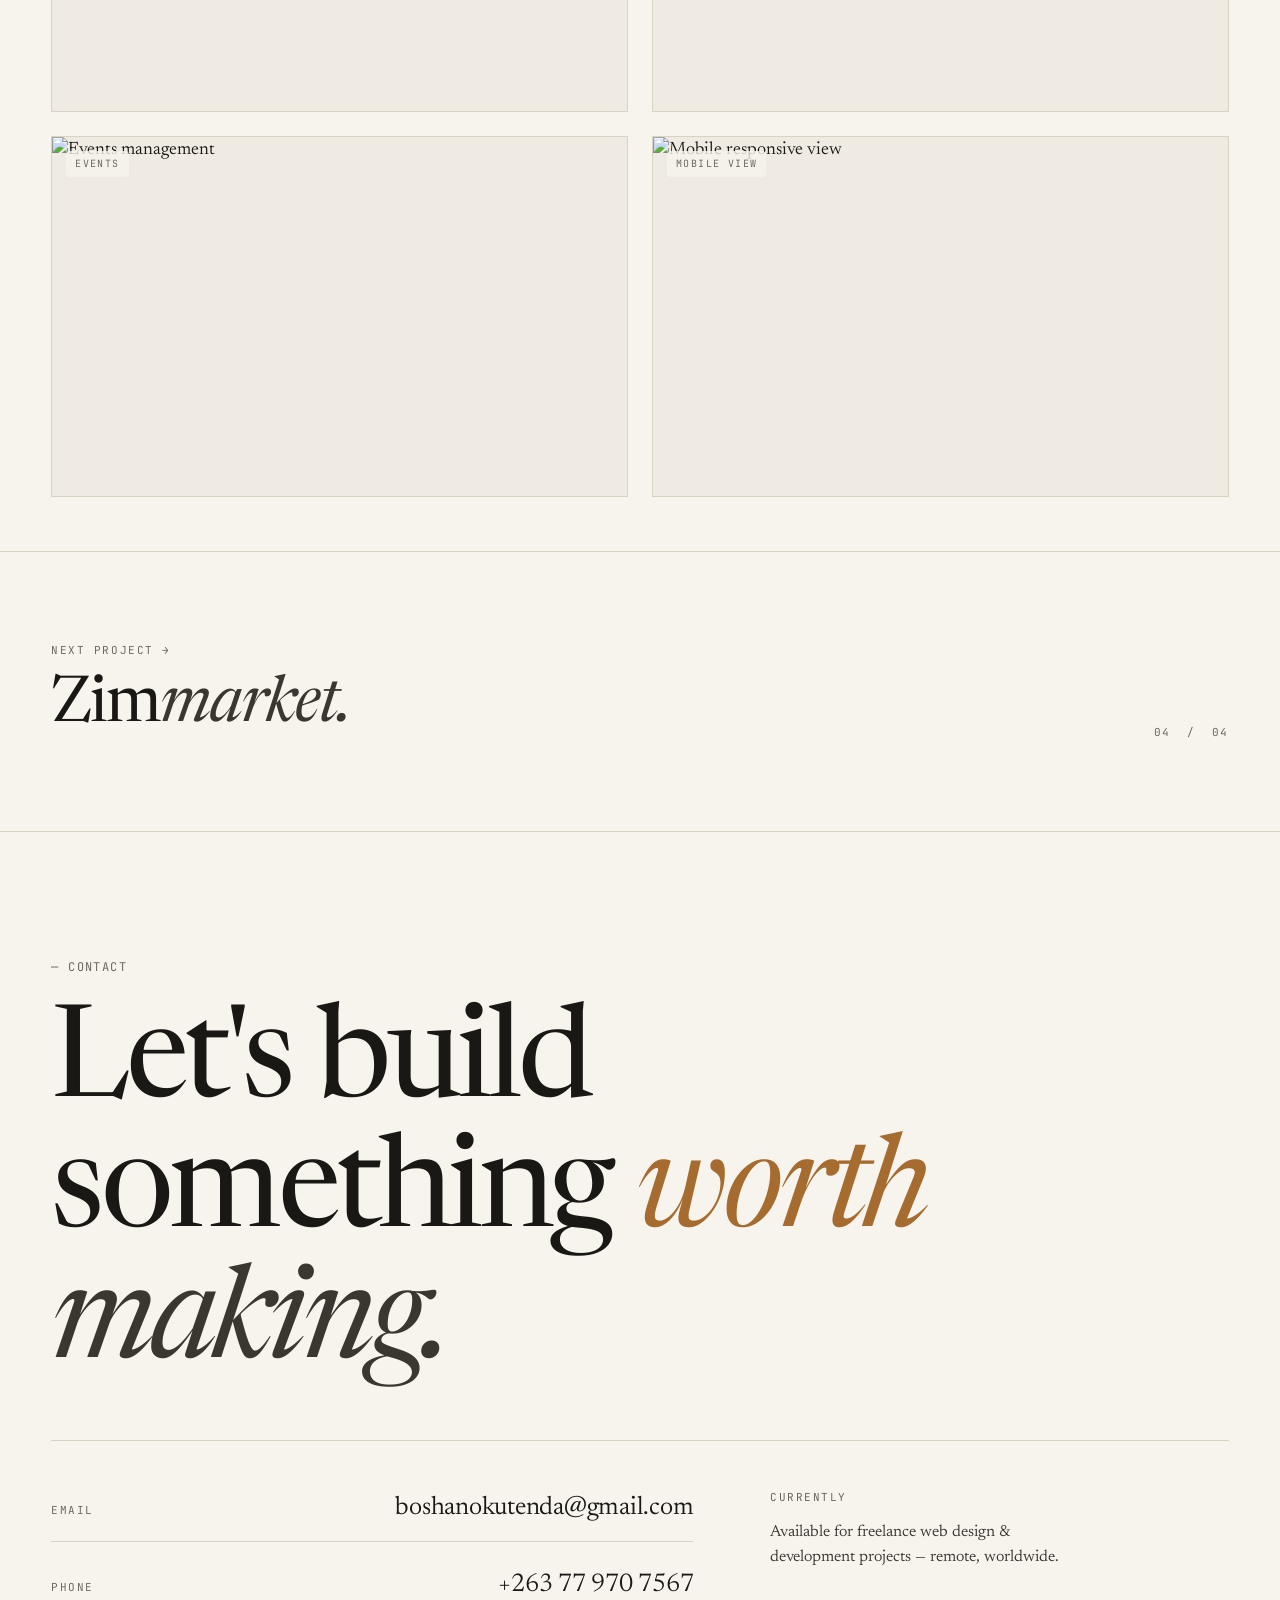
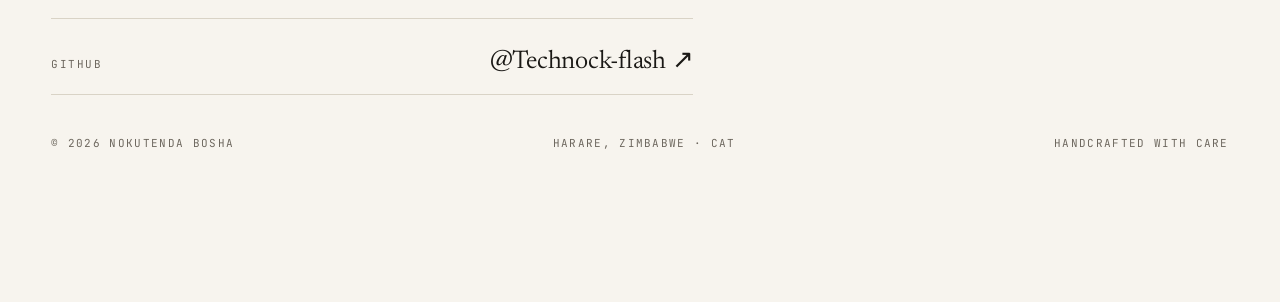
==== commit d2e263e2: "Use real portrait image" ====
--- a/projects/kingdom-power.html
+++ b/projects/kingdom-power.html
@@ -49,7 +49,10 @@
 
   <div class="shell">
     <div class="hero-shot">
-      <image-slot id="kp-cover" placeholder="Drop the main screenshot here" shape="rect"></image-slot>
+      <picture>
+        <source type="image/webp" srcset="../assets/kingdom-power.webp 1x, ../assets/kingdom-power@2x.webp 2x">
+        <img src="../assets/kingdom-power.svg" alt="Kingdom Power admin dashboard" loading="lazy" decoding="async" />
+      </picture>
     </div>
   </div>
 
@@ -93,10 +96,30 @@
     <div class="shell">
       <div class="mono" style="margin-bottom:24px;">02 — Screens</div>
       <div class="gallery-grid">
-        <div class="slot"><span class="frame-label">Dashboard</span><image-slot id="kp-shot-1" placeholder="Dashboard" shape="rect"></image-slot></div>
-        <div class="slot"><span class="frame-label">Members</span><image-slot id="kp-shot-2" placeholder="Members list" shape="rect"></image-slot></div>
-        <div class="slot"><span class="frame-label">Events</span><image-slot id="kp-shot-3" placeholder="Events" shape="rect"></image-slot></div>
-        <div class="slot"><span class="frame-label">Mobile view</span><image-slot id="kp-shot-4" placeholder="Mobile view" shape="rect"></image-slot></div>
+        <div class="slot"><span class="frame-label">Dashboard</span>
+          <picture>
+            <source type="image/webp" srcset="../assets/kp-dashboard.webp 1x, ../assets/kp-dashboard@2x.webp 2x">
+            <img src="../assets/kingdom-power.svg" alt="Dashboard showing member stats" loading="lazy" decoding="async" />
+          </picture>
+        </div>
+        <div class="slot"><span class="frame-label">Members</span>
+          <picture>
+            <source type="image/webp" srcset="../assets/kp-members.webp 1x, ../assets/kp-members@2x.webp 2x">
+            <img src="../assets/kingdom-power.svg" alt="Members list" loading="lazy" decoding="async" />
+          </picture>
+        </div>
+        <div class="slot"><span class="frame-label">Events</span>
+          <picture>
+            <source type="image/webp" srcset="../assets/kp-events.webp 1x, ../assets/kp-events@2x.webp 2x">
+            <img src="../assets/kingdom-power.svg" alt="Events management" loading="lazy" decoding="async" />
+          </picture>
+        </div>
+        <div class="slot"><span class="frame-label">Mobile view</span>
+          <picture>
+            <source type="image/webp" srcset="../assets/kp-mobile.webp 1x, ../assets/kp-mobile@2x.webp 2x">
+            <img src="../assets/kingdom-power.svg" alt="Mobile responsive view" loading="lazy" decoding="async" />
+          </picture>
+        </div>
       </div>
     </div>
   </section>
--- a/styles.css
+++ b/styles.css
@@ -36,6 +36,27 @@
   text-rendering: optimizeLegibility;
 }
 
+/* --- Skip link -------------------------------------------- */
+.skip {
+  position: absolute;
+  left: -9999px;
+  top: auto;
+  width: 1px;
+  height: 1px;
+  overflow: hidden;
+}
+.skip:focus {
+  left: 12px;
+  top: 12px;
+  width: auto;
+  height: auto;
+  padding: 8px 12px;
+  background: var(--ink);
+  color: var(--paper);
+  border-radius: 6px;
+  z-index: 1000;
+}
+
 body {
   overflow-x: hidden;
 }
@@ -708,6 +729,44 @@
   .contact-grid { grid-template-columns: 1fr; }
 }
 
+/* --- Buttons & CTAs ---------------------------------------- */
+.btn {
+  display: inline-flex;
+  align-items: center;
+  gap: 10px;
+  padding: 10px 16px;
+  border-radius: 8px;
+  font-family: var(--mono);
+  font-size: 13px;
+  letter-spacing: 0.12em;
+  text-transform: uppercase;
+  border: 1px solid transparent;
+  cursor: pointer;
+}
+.btn.primary {
+  background: var(--ink);
+  color: var(--paper);
+  padding: 12px 18px;
+  border-radius: 999px;
+}
+.btn.primary:hover { background: var(--accent); }
+.btn.ghost {
+  background: transparent;
+  color: var(--ink);
+  border: 1px solid var(--line);
+}
+.hero-cta { margin-top: 18px; display: flex; gap: 12px; flex-wrap: wrap; }
+
+/* Nav resume link */
+.nav .resume-link {
+  padding: 8px 14px;
+  border-radius: 999px;
+  border: 1px solid transparent;
+  background: transparent;
+  color: var(--ink-2);
+}
+.nav .resume-link:hover { color: var(--accent); border-color: color-mix(in oklab, var(--accent) 25%, transparent); }
+
 /* --- Detail page --------------------------------------------- */
 
 .detail-hero {
@@ -776,6 +835,15 @@
   padding: clamp(60px, 10vh, 120px) 0;
   border-top: 1px solid var(--line);
 }
+
+/* Case study specific */
+.kpis { display:flex; gap:18px; margin-top:18px; flex-wrap:wrap; }
+.kpi { background:var(--paper-2); border:1px solid var(--line); padding:14px 18px; border-radius:8px; min-width:140px; }
+.kpi .n { font-family:var(--serif); font-size:28px; color:var(--ink); display:block; }
+.kpi .l { font-family:var(--mono); font-size:11px; color:var(--ink-3); text-transform:uppercase; letter-spacing:0.12em; }
+
+.case-cta { margin-top:24px; display:flex; gap:12px; }
+.printable { display:inline-block; font-family:var(--mono); font-size:12px; color:var(--ink-3); border:1px solid var(--line); padding:8px 12px; border-radius:8px; }
 .detail-body h3 {
   font-size: 28px;
   letter-spacing: -0.02em;
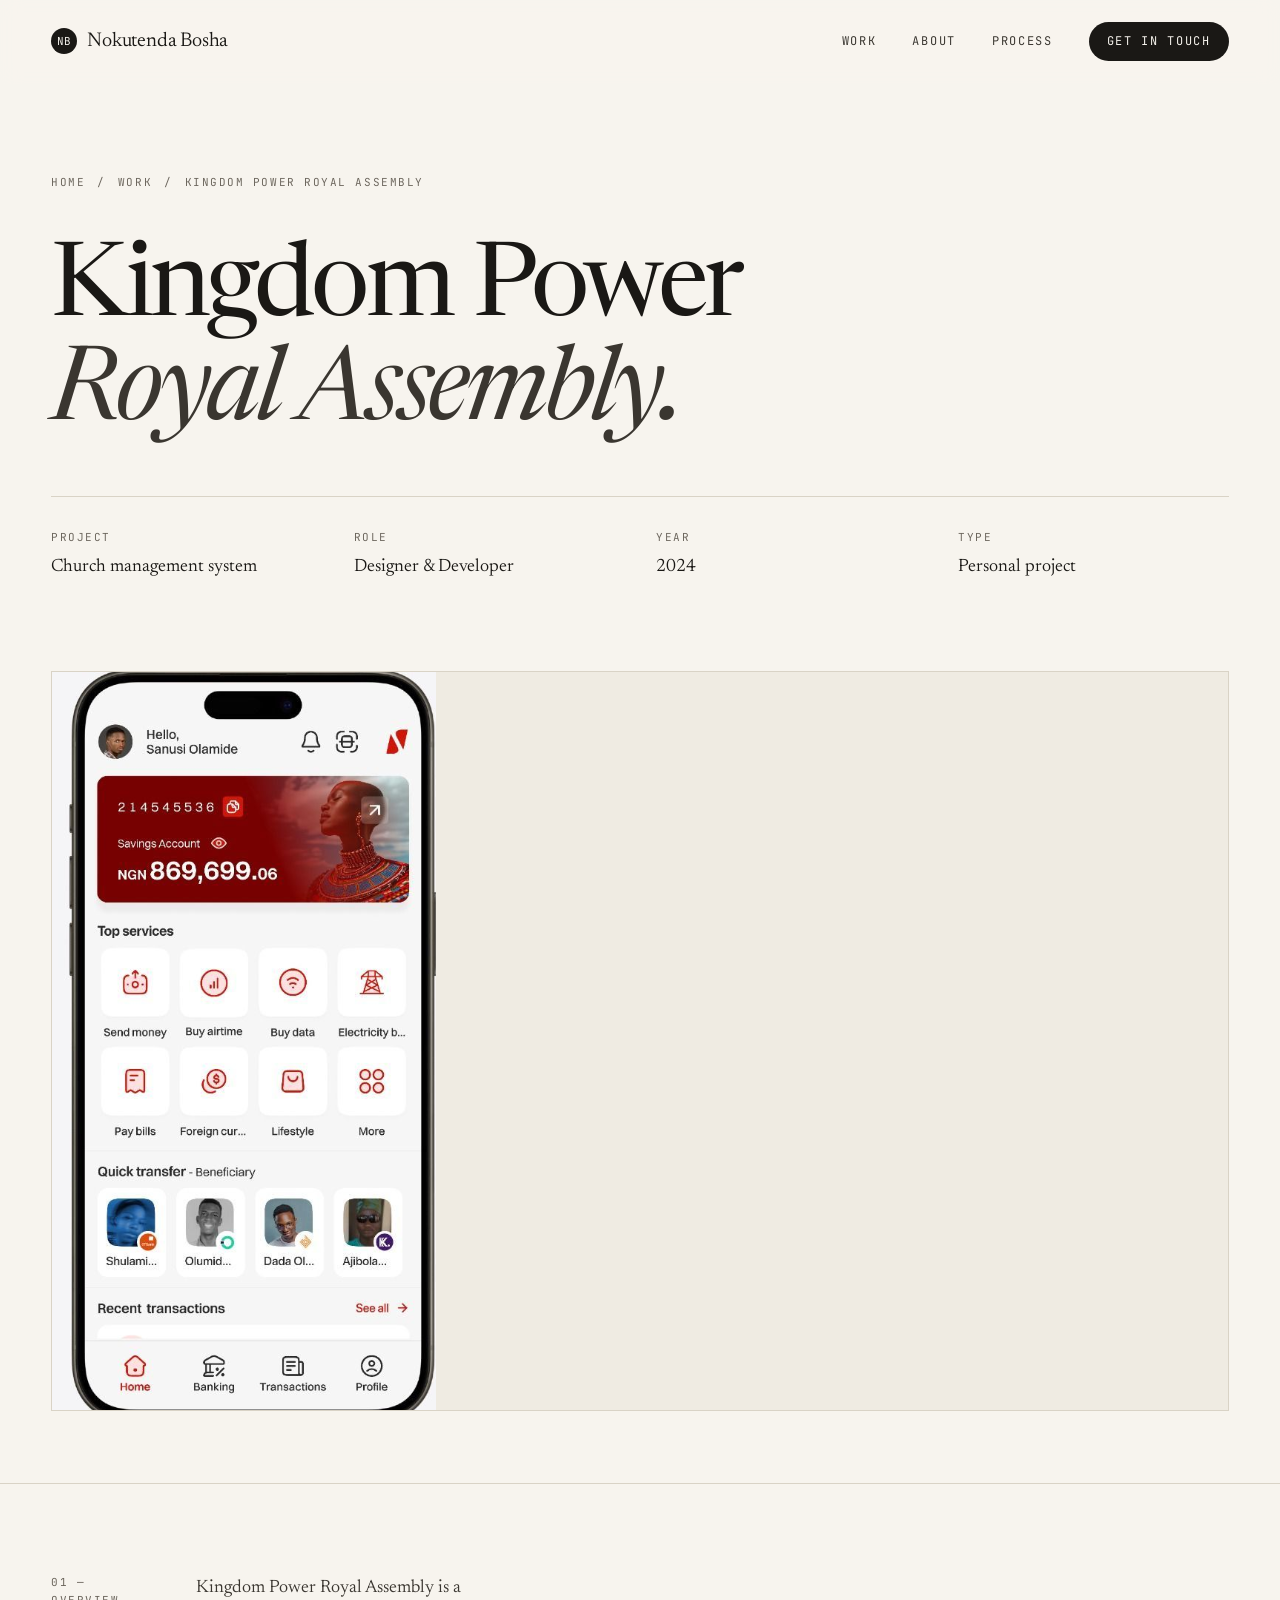
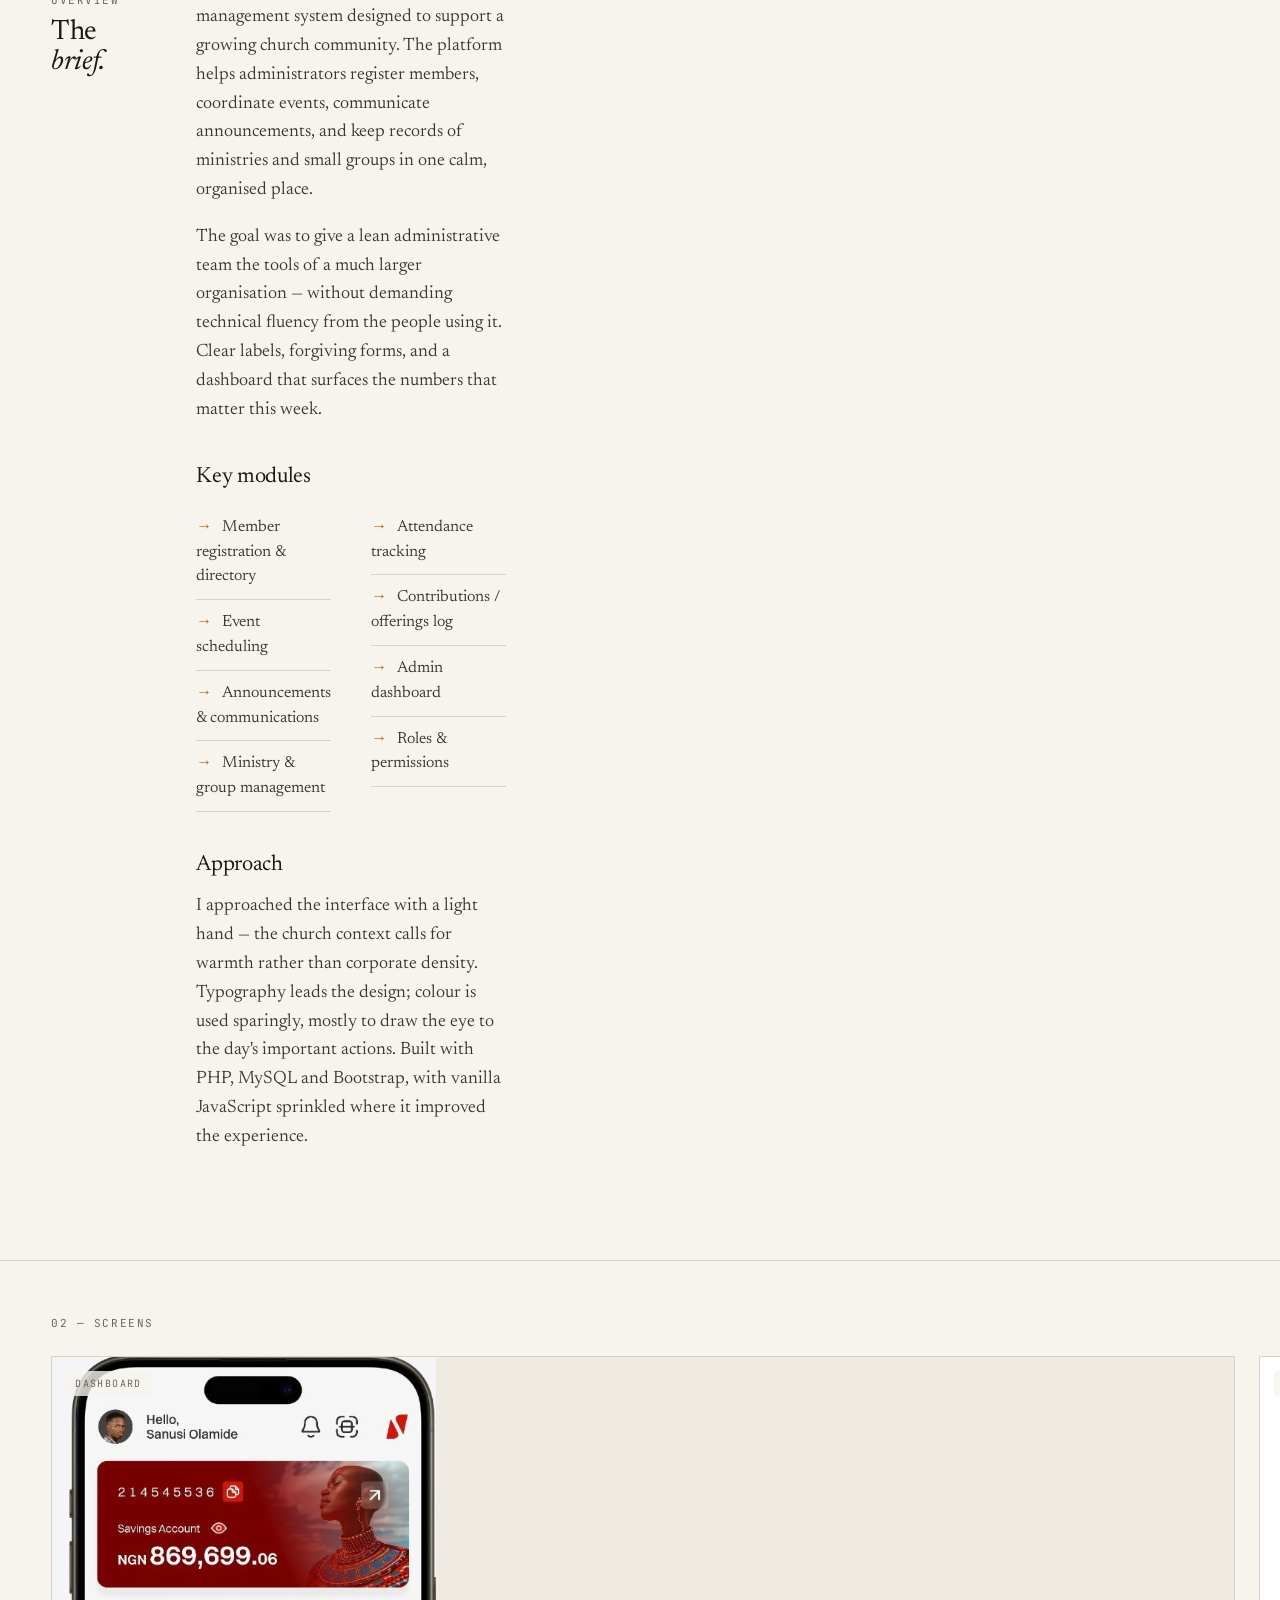
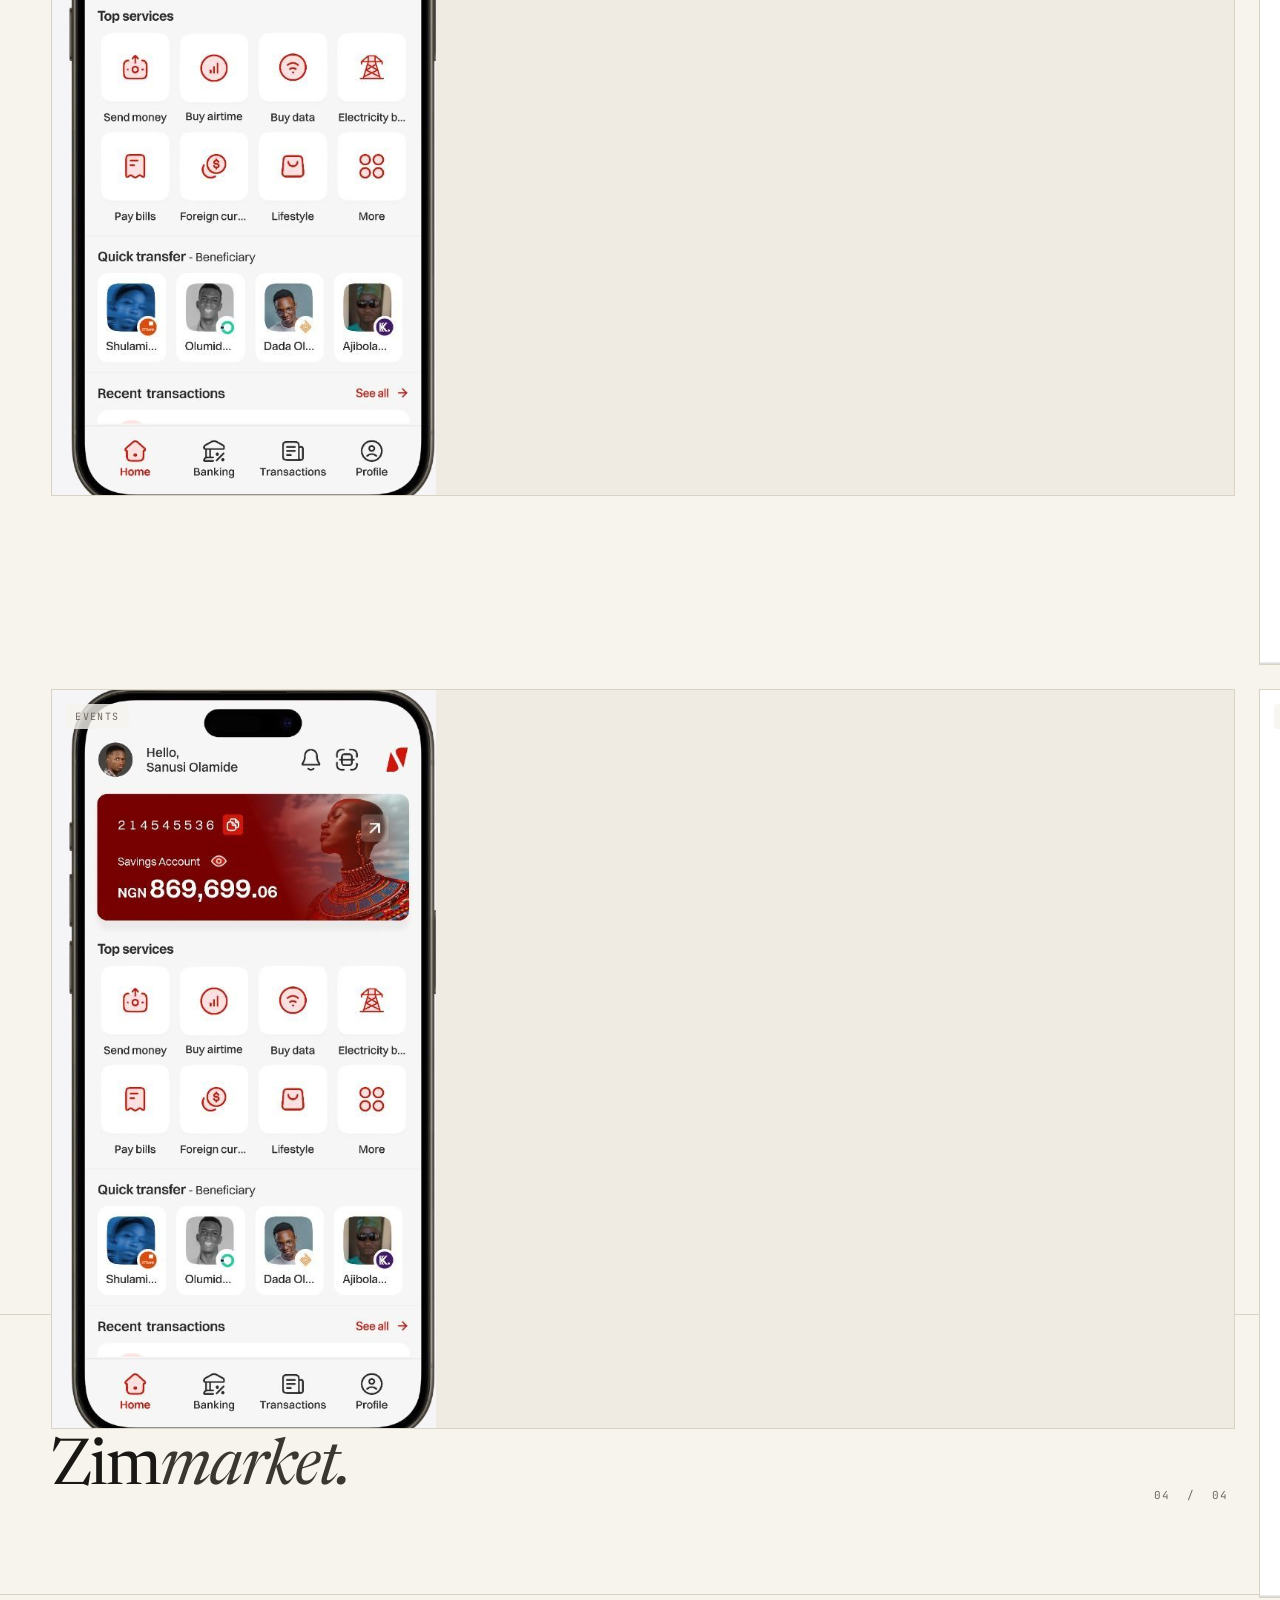
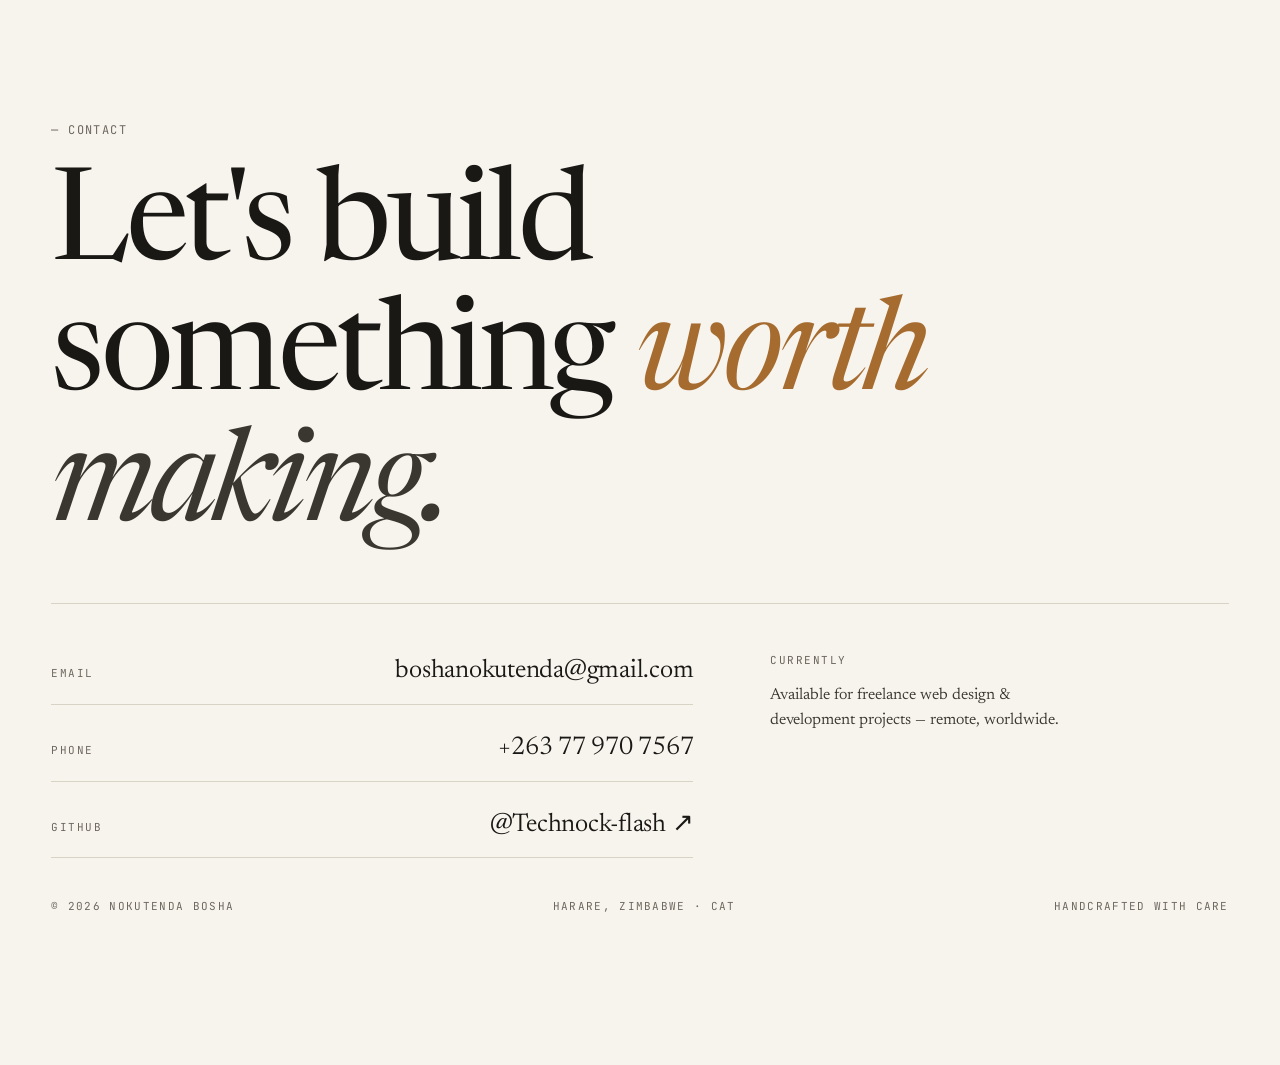
==== commit b681d79d: "Use real portrait image" ====
--- a/projects/kingdom-power.html
+++ b/projects/kingdom-power.html
@@ -49,10 +49,7 @@
 
   <div class="shell">
     <div class="hero-shot">
-      <picture>
-        <source type="image/webp" srcset="../assets/kingdom-power.webp 1x, ../assets/kingdom-power@2x.webp 2x">
-        <img src="../assets/kingdom-power.svg" alt="Kingdom Power admin dashboard" loading="lazy" decoding="async" />
-      </picture>
+      <img src="../assets/kingdom-screen-1.png" alt="Kingdom Power admin dashboard" loading="lazy" decoding="async" />
     </div>
   </div>
 
@@ -97,28 +94,16 @@
       <div class="mono" style="margin-bottom:24px;">02 — Screens</div>
       <div class="gallery-grid">
         <div class="slot"><span class="frame-label">Dashboard</span>
-          <picture>
-            <source type="image/webp" srcset="../assets/kp-dashboard.webp 1x, ../assets/kp-dashboard@2x.webp 2x">
-            <img src="../assets/kingdom-power.svg" alt="Dashboard showing member stats" loading="lazy" decoding="async" />
-          </picture>
+          <img src="../assets/kingdom-screen-1.png" alt="Dashboard showing member stats" loading="lazy" decoding="async" />
         </div>
         <div class="slot"><span class="frame-label">Members</span>
-          <picture>
-            <source type="image/webp" srcset="../assets/kp-members.webp 1x, ../assets/kp-members@2x.webp 2x">
-            <img src="../assets/kingdom-power.svg" alt="Members list" loading="lazy" decoding="async" />
-          </picture>
+          <img src="../assets/kingdom-screen-2.png" alt="Members list" loading="lazy" decoding="async" />
         </div>
         <div class="slot"><span class="frame-label">Events</span>
-          <picture>
-            <source type="image/webp" srcset="../assets/kp-events.webp 1x, ../assets/kp-events@2x.webp 2x">
-            <img src="../assets/kingdom-power.svg" alt="Events management" loading="lazy" decoding="async" />
-          </picture>
+          <img src="../assets/kingdom-screen-1.png" alt="Events management" loading="lazy" decoding="async" />
         </div>
         <div class="slot"><span class="frame-label">Mobile view</span>
-          <picture>
-            <source type="image/webp" srcset="../assets/kp-mobile.webp 1x, ../assets/kp-mobile@2x.webp 2x">
-            <img src="../assets/kingdom-power.svg" alt="Mobile responsive view" loading="lazy" decoding="async" />
-          </picture>
+          <img src="../assets/kingdom-screen-2.png" alt="Mobile responsive view" loading="lazy" decoding="async" />
         </div>
       </div>
     </div>
